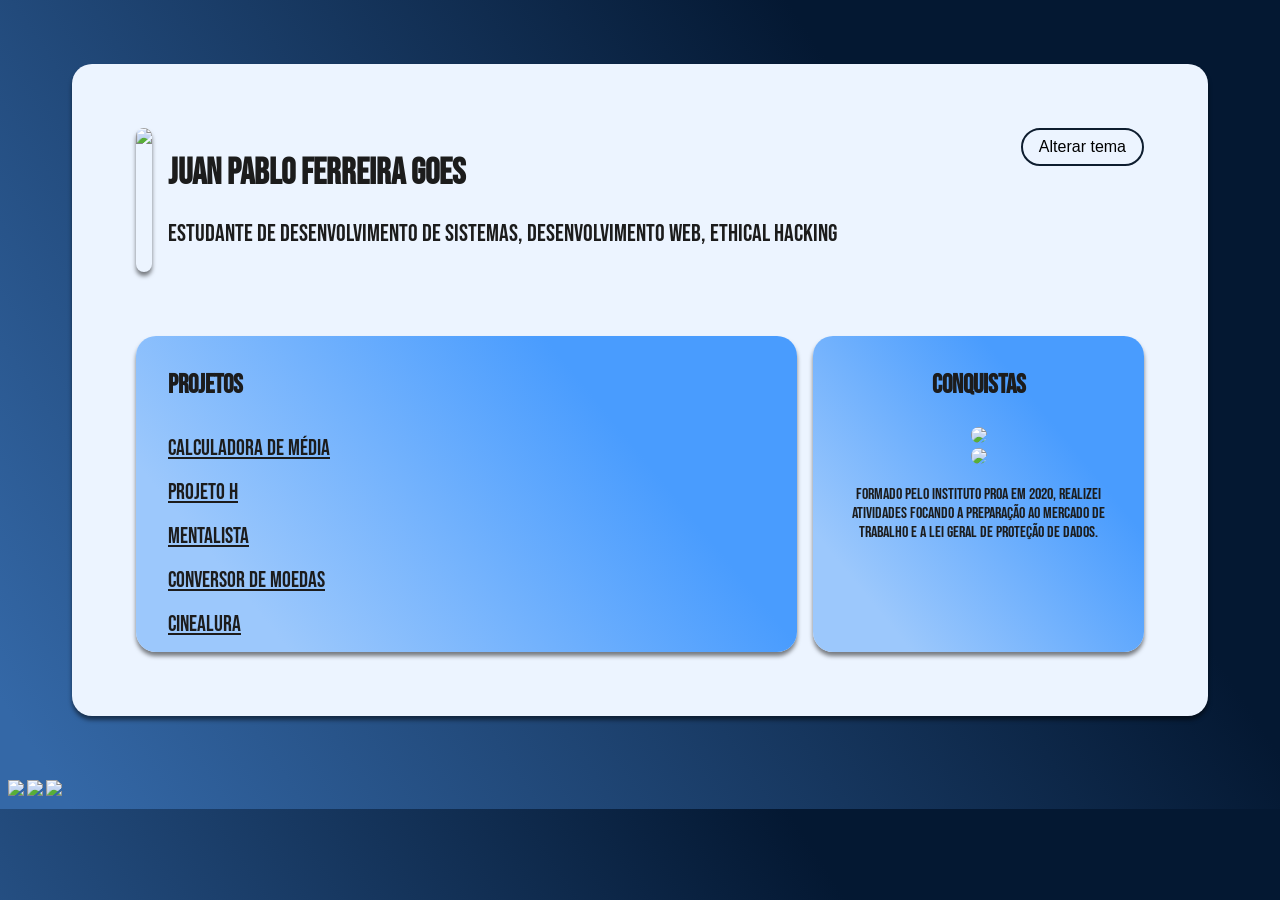
==== index.html @ 75bea59a "Add files via upload" ====
<!DOCTYPE html>
<html lang="en" >
<head>
  <meta charset="UTF-8">
  <title>CodePen - Business card Sr-Goes beta</title>
  <link rel="stylesheet" href="./style.css">

</head>
<body>
<!-- partial:index.partial.html -->
<div class="container">
  <header class="cabecalho">
    <div class="perfil">
      <img class="perfil-foto" src="https://avatars.githubusercontent.com/u/91440876?s=400&u=a1b094b1517a59856a62e92602b6bd16ae79cf4c&v=4" />
      <div class="titulo">
        <h1>Juan Pablo Ferreira Goes</h1>
        <h3>Estudante de Desenvolvimento de Sistemas, Desenvolvimento Web, Ethical Hacking</h3>

      </div>
    </div>
    <div class="tema">
      <button onClick="mudaModo()">Alterar tema</button>
    </div>
  </header>
  <main class="portfolio">
    <div class="projetos">
      <ul>Projetos</ul>
      <li class="projetos-item"><a href="https://codepen.io/Sr-Goes/full/gORdRee">Calculadora de média</a></li>
      <li class="projetos-item"><a href="https://codepen.io/Sr-Goes/full/YzENQPd">Projeto H</a></li>
      <li class="projetos-item"><a href="https://codepen.io/Sr-Goes/full/gORBMBo">Mentalista</a></li>
      <li class="projetos-item"><a href="https://codepen.io/Sr-Goes/full/zYzJEpM">Conversor de moedas</a></li>
      <li class="projetos-item"><a href="https://codepen.io/Sr-Goes/full/oNwaWja">CineAlura</a></li>
    </div>
    <div class="conquistas">
      <ul>Conquistas</ul>
      <li><img src="https://www2.proa.org.br/static/proa-color.png"></li>
      <li><img src="https://scontent.frao1-2.fna.fbcdn.net/v/t1.6435-9/97035439_2953079494786331_6336757201914298368_n.jpg?_nc_cat=103&ccb=1-5&_nc_sid=0debeb&_nc_eui2=AeESvcLl0LbaKlo-G25SJE8cXxquodR3BxpfGq6h1HcHGnAqI9cbPktIlRm1XpMzAd-Yqpj-tBoJg-Gu1JRPQNFf&_nc_ohc=gMQ8nv-DQVwAX_9jtjO&_nc_ht=scontent.frao1-2.fna&oh=00_AT-8ECkc2npQLHaAeK9gb3YVc3ssrjAt3PRt1Gx34MYm-A&oe=621DCD3A"></li>
      <p align="center">Formado pelo instituto Proa em 2020, realizei atividades focando a preparação ao mercado de trabalho e a lei Geral de Proteção de Dados.</p>
      <li><img src="">
      </li>
      <li><img </div>
  </main>
</div>
</div>
<section class='box-redes'>
  <div class='redes-sociais'>
    <a target="_blank" class='github' href='https://github.com/Sr-Goes/'><img src="https://img.icons8.com/material-sharp/24/ffffff/github.png" /></a>
    <a target="_blank" class='linkedin' href='https://www.linkedin.com/in/juan-pablo-goes'><img src="https://img.icons8.com/android/24/ffffff/linkedin.png" /></a>
    <a target="_blank" class='instagram' href='https://www.instagram.com/sr.goes/'><img src="https://img.icons8.com/material/24/ffffff/instagram-new--v1.png" /></a>
<!-- partial -->
  <script  src="./script.js"></script>

</body>
</html>
---- style.css ----
@import url("https://fonts.googleapis.com/css2?family=Bebas+Neue&display=swap");

body {
  background: linear-gradient(236.85deg, #041832 27.26%, #3468a7 96.03%);
  font-family: "Bebas Neue", cursive;
}

.container {
  margin: 64px;
  background: #ecf4ff;
  color: #1c1c1c;
  border-radius: 20px;
  padding: 64px;
  box-shadow: 0px 4px 4px rgba(0, 0, 0, 0.5);
}

.cabecalho {
  display: flex;
  justify-content: space-between;
}

.perfil {
  display: flex;
}

.perfil-foto {
  max-width: 160px;
  border-radius: 460px;
  box-shadow: 0px 4px 4px rgba(0, 0, 0, 0.5);
}

.titulo {
  margin-left: 16px;
}

.titulo h1 {
  font-weight: 700;
  font-size: 36px;
}

.titulo h3 {
  font-weight: normal;
  font-size: 24px;
}

.projetos-item a {
  color: #1c1c1c;
}

.tema button {
  align-self: flex-end;
  font-size: 16px;
  padding: 8px 16px;
  background: #ecf4ff;
  box-sizing: border-box;
  border-radius: 100px;
  border: 2px solid #0e1d2f;
}

.portfolio {
  margin-top: 64px;
  display: grid;
  grid-template-columns: 2fr 1fr;
  gap: 16px;
}

.projetos {
  max-height: 300px;
  overflow-y: scroll;
  scrollbar-width: thin;
  display: flex;
  flex-direction: column;
  padding: 8px 32px;
  background: linear-gradient(230.65deg, #499cfe 27.49%, #9cc8fc 83.19%);
  border-radius: 20px;
  box-shadow: 0px 4px 4px rgba(0, 0, 0, 0.5);
}

.conquistas {
  height: 300px;
  overflow-y: scroll;
  scrollbar-width: thin;
  display: flex;
  flex-direction: column;
  align-items: center;
  padding: 8px 32px;
  background: linear-gradient(230.65deg, #499cfe 27.49%, #9cc8fc 83.19%);
  border-radius: 20px;
  box-shadow: 0px 4px 4px rgba(0, 0, 0, 0.5);
}

.projetos ul {
  list-style: none;
  padding-left: 0;
  font-weight: 700;
  font-size: 26px;
}

.projetos li {
  list-style-type: none;
  font-size: 22px;
  line-height: 2em;
}

.conquistas ul {
  list-style: none;
  padding-left: 0;
  font-weight: 700;
  font-size: 26px;
}

.conquistas li {
  list-style-type: none;
}

.conquistas img {
  max-height: 140px;
  border-radius: 10px;
}

.dark {
  background: linear-gradient(236.85deg, #375b86 27.26%, #6b87a9 96.03%);
}

.dark .container {
  background: #333439;
  color: #f6f6f6;
}

.dark .portfolio {
  color: #1c1c1c;
}

.dark .tema button {
  color: #ffffff;
  background: #1c1c1c;
  box-sizing: border-box;
  border-radius: 100px;
  border: 2px solid #f7f7f7;
}

::-webkit-scrollbar {
  width: 5px;
  height: 5px;
}

::-webkit-scrollbar-thumb {
  background: #1c1c1c;
  border: 1.8px solid #1c1c1c;
  border-radius: 100px;
}

::-webkit-scrollbar-thumb:hover {
  background: #ecf4ff;
}

::-webkit-scrollbar-track {
  background: #ecf4ff;
  border-radius: 100px;
  box-shadow: inset 0px 0px 0px 0px #f0f0f0;
  margin: 15px 0px;
}
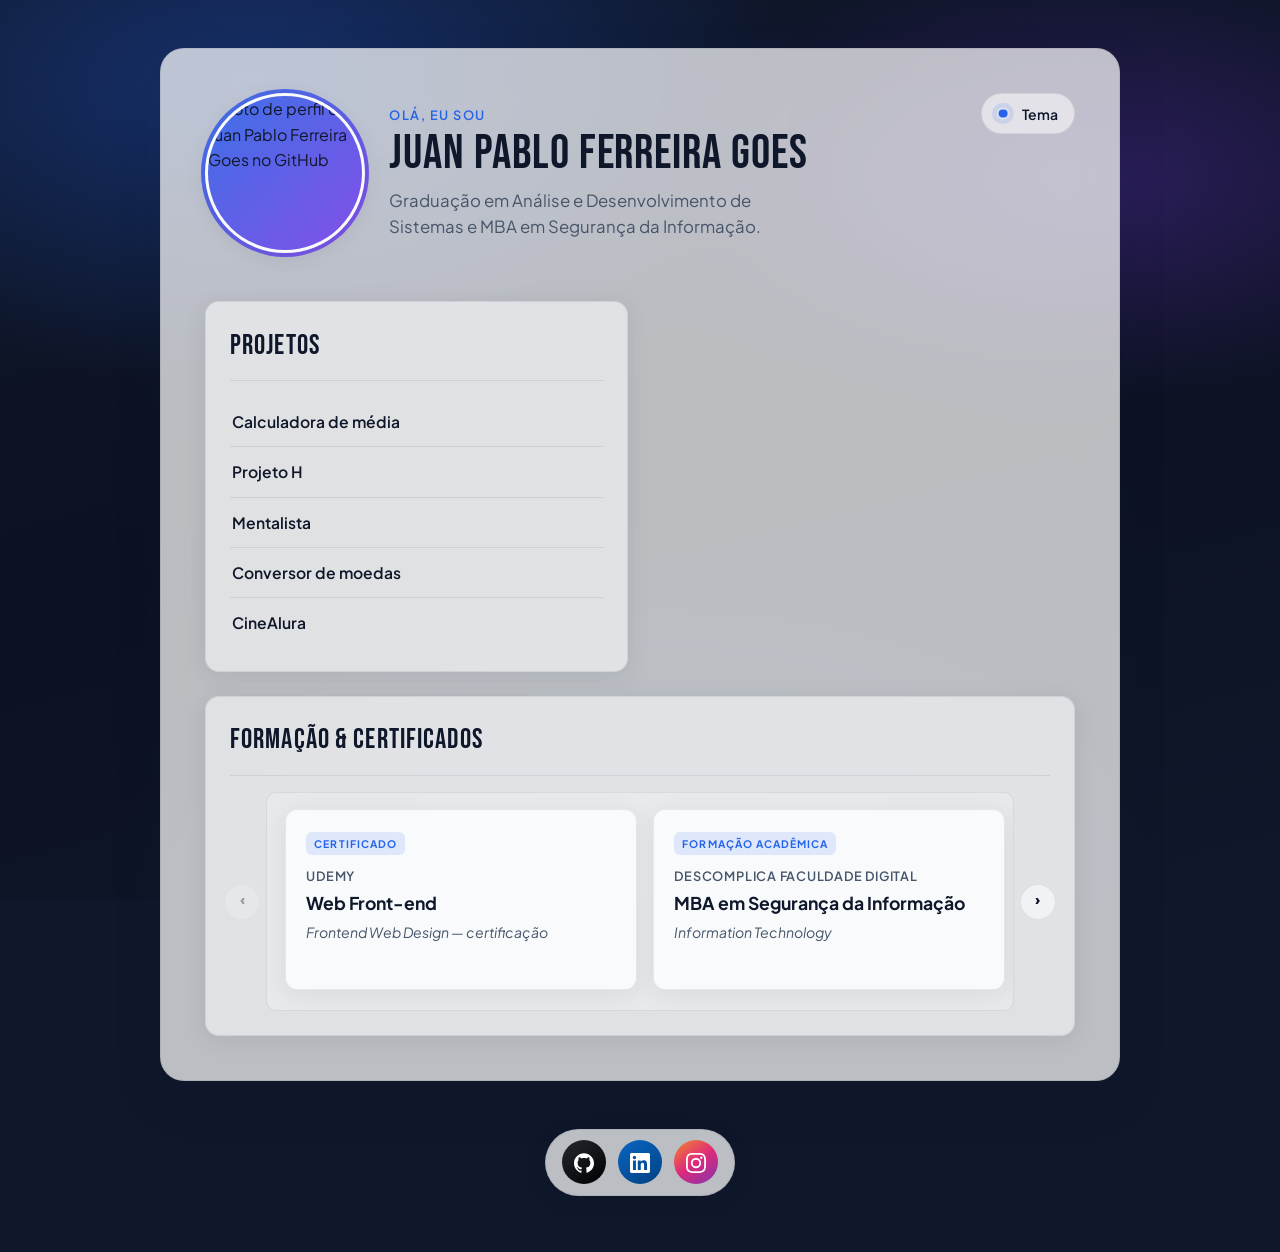
==== commit a7345afb: "Atualiza portfólio (card juan) e adiciona Projeto H em projeto-h/" ====
--- a/index.html
+++ b/index.html
@@ -1,54 +1,171 @@
 <!DOCTYPE html>
-<html lang="en" >
+<html lang="pt-BR">
 <head>
   <meta charset="UTF-8">
-  <title>CodePen - Business card Sr-Goes beta</title>
+  <meta name="viewport" content="width=device-width, initial-scale=1">
+  <meta name="description" content="Juan Pablo Ferreira Goes — portfólio, projetos, graduação e MBA em Segurança da Informação.">
+  <title>Juan Pablo Ferreira Goes</title>
+  <link rel="preconnect" href="https://fonts.googleapis.com">
+  <link rel="preconnect" href="https://fonts.gstatic.com" crossorigin>
+  <link href="https://fonts.googleapis.com/css2?family=Bebas+Neue&family=Plus+Jakarta+Sans:ital,wght@0,400;0,600;0,700;1,400&display=swap" rel="stylesheet">
   <link rel="stylesheet" href="./style.css">
-
 </head>
 <body>
-<!-- partial:index.partial.html -->
-<div class="container">
-  <header class="cabecalho">
-    <div class="perfil">
-      <img class="perfil-foto" src="https://avatars.githubusercontent.com/u/91440876?s=400&u=a1b094b1517a59856a62e92602b6bd16ae79cf4c&v=4" />
-      <div class="titulo">
-        <h1>Juan Pablo Ferreira Goes</h1>
-        <h3>Estudante de Desenvolvimento de Sistemas, Desenvolvimento Web, Ethical Hacking</h3>
+  <div class="ambient" aria-hidden="true"></div>
 
+  <div class="container">
+    <header class="cabecalho">
+      <div class="perfil">
+        <div class="perfil-foto-wrap">
+          <img
+            class="perfil-foto"
+            src="https://avatars.githubusercontent.com/u/91440876?v=4&s=320"
+            alt="Foto de perfil de Juan Pablo Ferreira Goes no GitHub"
+            width="160"
+            height="160"
+            decoding="async"
+          >
+        </div>
+        <div class="titulo">
+          <p class="eyebrow">Olá, eu sou</p>
+          <h1>Juan Pablo Ferreira Goes</h1>
+          <p class="subtitulo">
+            Graduação em Análise e Desenvolvimento de Sistemas e MBA em Segurança da Informação.
+          </p>
+        </div>
       </div>
+      <div class="tema">
+        <button type="button" class="tema-btn" id="temaBtn" aria-pressed="false" aria-label="Alternar tema claro e escuro">
+          <span class="tema-icon tema-icon--sol" aria-hidden="true"></span>
+          <span class="tema-label">Tema</span>
+        </button>
+      </div>
+    </header>
+
+    <main class="portfolio">
+      <section class="card projetos" aria-labelledby="titulo-projetos">
+        <div class="card-head card-head--solo">
+          <h2 id="titulo-projetos">Projetos</h2>
+        </div>
+        <ul class="projetos-lista">
+          <li class="projetos-item">
+            <a href="https://codepen.io/Sr-Goes/full/gORdRee" target="_blank" rel="noopener noreferrer">Calculadora de média</a>
+          </li>
+          <li class="projetos-item">
+            <a href="./projeto-h/index.html">Projeto H</a>
+          </li>
+          <li class="projetos-item">
+            <a href="https://codepen.io/Sr-Goes/full/gORBMBo" target="_blank" rel="noopener noreferrer">Mentalista</a>
+          </li>
+          <li class="projetos-item">
+            <a href="https://codepen.io/Sr-Goes/full/zYzJEpM" target="_blank" rel="noopener noreferrer">Conversor de moedas</a>
+          </li>
+          <li class="projetos-item">
+            <a href="https://codepen.io/Sr-Goes/full/oNwaWja" target="_blank" rel="noopener noreferrer">CineAlura</a>
+          </li>
+        </ul>
+      </section>
+
+      <section class="card conquistas" aria-labelledby="titulo-formacao">
+        <div class="card-head card-head--solo">
+          <h2 id="titulo-formacao">Formação &amp; Certificados</h2>
+        </div>
+        <div class="conquistas-slider">
+          <button
+            type="button"
+            class="slider-btn slider-btn--prev"
+            id="conquistasPrev"
+            aria-controls="conquistasTrack"
+            aria-label="Item anterior"
+          >
+            <span aria-hidden="true">‹</span>
+          </button>
+          <div class="conquistas-viewport">
+            <div
+              class="conquistas-track"
+              id="conquistasTrack"
+              tabindex="0"
+              role="region"
+              aria-roledescription="carrossel"
+              aria-label="Lista de formações e certificados"
+            >
+              <article class="conquista-slide">
+                <span class="conquista-tipo">Certificado</span>
+                <p class="conquista-inst">Udemy</p>
+                <h3 class="conquista-titulo">Web Front-end</h3>
+                <p class="conquista-sub">Frontend Web Design — certificação</p>
+              </article>
+              <article class="conquista-slide">
+                <span class="conquista-tipo">Formação acadêmica</span>
+                <p class="conquista-inst">Descomplica Faculdade Digital</p>
+                <h3 class="conquista-titulo">MBA em Segurança da Informação</h3>
+                <p class="conquista-sub">Information Technology</p>
+              </article>
+              <article class="conquista-slide">
+                <span class="conquista-tipo">Formação acadêmica</span>
+                <p class="conquista-inst">Descomplica Faculdade Digital</p>
+                <h3 class="conquista-titulo">Análise e Desenvolvimento de Sistemas</h3>
+                <p class="conquista-sub">Computer Systems Analysis</p>
+              </article>
+              <article class="conquista-slide">
+                <span class="conquista-tipo">Certificado</span>
+                <p class="conquista-inst">Booming</p>
+                <h3 class="conquista-titulo">Idioma Inglês Lv. A2</h3>
+                <p class="conquista-sub">Inglês — estudo de idiomas</p>
+              </article>
+              <article class="conquista-slide">
+                <span class="conquista-tipo">Certificado</span>
+                <p class="conquista-inst">Udemy</p>
+                <h3 class="conquista-titulo">Desenvolvimento Web</h3>
+                <p class="conquista-sub">Desenvolvimento Web — certificação</p>
+              </article>
+              <article class="conquista-slide">
+                <span class="conquista-tipo">Certificado</span>
+                <p class="conquista-inst">Udemy</p>
+                <h3 class="conquista-titulo">Ethical Hacking</h3>
+                <p class="conquista-sub">Hacking ético</p>
+              </article>
+              <article class="conquista-slide">
+                <span class="conquista-tipo">Formação</span>
+                <p class="conquista-inst">Instituto Proa</p>
+                <h3 class="conquista-titulo">Programa de capacitação profissional</h3>
+              </article>
+            </div>
+          </div>
+          <button
+            type="button"
+            class="slider-btn slider-btn--next"
+            id="conquistasNext"
+            aria-controls="conquistasTrack"
+            aria-label="Próximo item"
+          >
+            <span aria-hidden="true">›</span>
+          </button>
+        </div>
+      </section>
+    </main>
+  </div>
+
+  <footer class="box-redes" aria-label="Redes sociais">
+    <div class="redes-sociais">
+      <a class="rede github" href="https://github.com/Sr-Goes/" target="_blank" rel="noopener noreferrer" aria-label="GitHub">
+        <svg class="rede-ico" viewBox="0 0 24 24" aria-hidden="true" focusable="false">
+          <path fill="currentColor" d="M12 .297c-6.63 0-12 5.373-12 12 0 5.303 3.438 9.8 8.205 11.385.6.113.82-.258.82-.577 0-.285-.01-1.04-.015-2.04-3.338.724-4.042-1.61-4.042-1.61C4.422 18.07 3.633 17.7 3.633 17.7c-1.087-.744.084-.729.084-.729 1.205.084 1.838 1.236 1.838 1.236 1.07 1.835 2.809 1.305 3.495.998.108-.776.417-1.305.76-1.605-2.665-.3-5.466-1.332-5.466-5.93 0-1.31.465-2.38 1.235-3.22-.135-.303-.54-1.523.105-3.176 0 0 1.005-.322 3.3 1.23.96-.267 1.98-.399 3-.405 1.02.006 2.04.138 3 .405 2.28-1.552 3.285-1.23 3.285-1.23.645 1.653.24 2.873.12 3.176.765.84 1.23 1.91 1.23 3.22 0 4.61-2.805 5.625-5.475 5.92.42.36.81 1.096.81 2.22 0 1.606-.015 2.896-.015 3.286 0 .315.21.69.825.57C20.565 22.092 24 17.592 24 12.297c0-6.627-5.373-12-12-12"/>
+        </svg>
+      </a>
+      <a class="rede linkedin" href="https://www.linkedin.com/in/juan-pablo-goes" target="_blank" rel="noopener noreferrer" aria-label="LinkedIn">
+        <svg class="rede-ico" viewBox="0 0 24 24" aria-hidden="true" focusable="false">
+          <path fill="currentColor" d="M20.447 20.452h-3.554v-5.569c0-1.328-.027-3.037-1.852-3.037-1.853 0-2.136 1.445-2.136 2.939v5.667H9.351V9h3.414v1.561h.046c.477-.9 1.637-1.85 3.37-1.85 3.601 0 4.267 2.37 4.267 5.455v6.286zM5.337 7.433c-1.144 0-2.063-.926-2.063-2.065 0-1.138.92-2.063 2.063-2.063 1.14 0 2.064.925 2.064 2.063 0 1.139-.925 2.065-2.064 2.065zm1.782 13.019H3.555V9h3.564v11.452zM22.225 0H1.771C.792 0 0 .774 0 1.729v20.542C0 23.227.792 24 1.771 24h20.451C23.2 24 24 23.227 24 22.271V1.729C24 .774 23.2 0 22.222 0h.003z"/>
+        </svg>
+      </a>
+      <a class="rede instagram" href="https://www.instagram.com/sr.goes/" target="_blank" rel="noopener noreferrer" aria-label="Instagram">
+        <svg class="rede-ico" viewBox="0 0 24 24" aria-hidden="true" focusable="false">
+          <path fill="currentColor" d="M12 2.163c3.204 0 3.584.012 4.85.07 3.252.148 4.771 1.691 4.919 4.919.058 1.265.069 1.645.069 4.849 0 3.205-.012 3.584-.069 4.849-.149 3.225-1.664 4.771-4.919 4.919-1.266.058-1.644.07-4.85.07-3.204 0-3.584-.012-4.849-.07-3.26-.149-4.771-1.699-4.919-4.92-.058-1.265-.07-1.644-.07-4.849 0-3.204.013-3.583.07-4.849.149-3.227 1.664-4.771 4.919-4.919 1.266-.057 1.645-.069 4.849-.069zM12 0C8.741 0 8.333.014 7.053.072 2.695.272.273 2.69.073 7.052.014 8.333 0 8.741 0 12c0 3.259.014 3.668.072 4.948.2 4.358 2.618 6.78 6.98 6.98C8.333 23.986 8.741 24 12 24c3.259 0 3.668-.014 4.948-.072 4.354-.2 6.382-2.618 6.98-6.98C23.986 15.668 24 15.259 24 12c0-3.259-.014-3.667-.072-4.947-.196-4.354-2.617-6.78-6.98-6.98C15.668.014 15.259 0 12 0zm0 5.838a6.162 6.162 0 100 12.324 6.162 6.162 0 000-12.324zM12 16a4 4 0 110-8 4 4 0 010 8zm6.406-11.845a1.44 1.44 0 100 2.881 1.44 1.44 0 000-2.881z"/>
+        </svg>
+      </a>
     </div>
-    <div class="tema">
-      <button onClick="mudaModo()">Alterar tema</button>
-    </div>
-  </header>
-  <main class="portfolio">
-    <div class="projetos">
-      <ul>Projetos</ul>
-      <li class="projetos-item"><a href="https://codepen.io/Sr-Goes/full/gORdRee">Calculadora de média</a></li>
-      <li class="projetos-item"><a href="https://codepen.io/Sr-Goes/full/YzENQPd">Projeto H</a></li>
-      <li class="projetos-item"><a href="https://codepen.io/Sr-Goes/full/gORBMBo">Mentalista</a></li>
-      <li class="projetos-item"><a href="https://codepen.io/Sr-Goes/full/zYzJEpM">Conversor de moedas</a></li>
-      <li class="projetos-item"><a href="https://codepen.io/Sr-Goes/full/oNwaWja">CineAlura</a></li>
-    </div>
-    <div class="conquistas">
-      <ul>Conquistas</ul>
-      <li><img src="https://www2.proa.org.br/static/proa-color.png"></li>
-      <li><img src="https://scontent.frao1-2.fna.fbcdn.net/v/t1.6435-9/97035439_2953079494786331_6336757201914298368_n.jpg?_nc_cat=103&ccb=1-5&_nc_sid=0debeb&_nc_eui2=AeESvcLl0LbaKlo-G25SJE8cXxquodR3BxpfGq6h1HcHGnAqI9cbPktIlRm1XpMzAd-Yqpj-tBoJg-Gu1JRPQNFf&_nc_ohc=gMQ8nv-DQVwAX_9jtjO&_nc_ht=scontent.frao1-2.fna&oh=00_AT-8ECkc2npQLHaAeK9gb3YVc3ssrjAt3PRt1Gx34MYm-A&oe=621DCD3A"></li>
-      <p align="center">Formado pelo instituto Proa em 2020, realizei atividades focando a preparação ao mercado de trabalho e a lei Geral de Proteção de Dados.</p>
-      <li><img src="">
-      </li>
-      <li><img </div>
-  </main>
-</div>
-</div>
-<section class='box-redes'>
-  <div class='redes-sociais'>
-    <a target="_blank" class='github' href='https://github.com/Sr-Goes/'><img src="https://img.icons8.com/material-sharp/24/ffffff/github.png" /></a>
-    <a target="_blank" class='linkedin' href='https://www.linkedin.com/in/juan-pablo-goes'><img src="https://img.icons8.com/android/24/ffffff/linkedin.png" /></a>
-    <a target="_blank" class='instagram' href='https://www.instagram.com/sr.goes/'><img src="https://img.icons8.com/material/24/ffffff/instagram-new--v1.png" /></a>
-<!-- partial -->
-  <script  src="./script.js"></script>
+  </footer>
 
+  <script src="./script.js"></script>
 </body>
 </html>
--- a/style.css
+++ b/style.css
@@ -1,162 +1,606 @@
-@import url("https://fonts.googleapis.com/css2?family=Bebas+Neue&display=swap");
+:root {
+  --font-display: "Bebas Neue", system-ui, sans-serif;
+  --font-body: "Plus Jakarta Sans", system-ui, sans-serif;
+  --ease-out: cubic-bezier(0.22, 1, 0.36, 1);
+  --radius-lg: 24px;
+  --radius-md: 14px;
+  --shadow-soft: 0 18px 50px rgba(15, 23, 42, 0.12);
+  --shadow-card: 0 4px 24px rgba(15, 23, 42, 0.08);
+  --page-pad: clamp(1rem, 4vw, 3rem);
+
+  --bg-ambient-1: #0f172a;
+  --bg-ambient-2: #1d4ed8;
+  --bg-ambient-3: #7c3aed;
+  --surface: rgba(255, 255, 255, 0.72);
+  --surface-solid: #f8fafc;
+  --text: #0f172a;
+  --text-muted: #475569;
+  --border: rgba(15, 23, 42, 0.08);
+  --accent: #2563eb;
+  --accent-soft: rgba(37, 99, 235, 0.12);
+  --card-inner: rgba(255, 255, 255, 0.55);
+  --link-hover: #1d4ed8;
+}
+
+body.dark {
+  --bg-ambient-1: #020617;
+  --bg-ambient-2: #312e81;
+  --bg-ambient-3: #4c1d95;
+  --surface: rgba(15, 23, 42, 0.75);
+  --surface-solid: #0f172a;
+  --text: #f1f5f9;
+  --text-muted: #94a3b8;
+  --border: rgba(248, 250, 252, 0.1);
+  --accent: #60a5fa;
+  --accent-soft: rgba(96, 165, 250, 0.15);
+  --card-inner: rgba(30, 41, 59, 0.6);
+  --link-hover: #93c5fd;
+  --shadow-soft: 0 18px 50px rgba(0, 0, 0, 0.45);
+  --shadow-card: 0 4px 24px rgba(0, 0, 0, 0.35);
+}
+
+*,
+*::before,
+*::after {
+  box-sizing: border-box;
+}
+
+html {
+  scroll-behavior: smooth;
+}
+
+@media (prefers-reduced-motion: reduce) {
+  html {
+    scroll-behavior: auto;
+  }
+
+  *,
+  *::before,
+  *::after {
+    animation-duration: 0.01ms !important;
+    animation-iteration-count: 1 !important;
+    transition-duration: 0.01ms !important;
+  }
+}
 
 body {
-  background: linear-gradient(236.85deg, #041832 27.26%, #3468a7 96.03%);
-  font-family: "Bebas Neue", cursive;
+  margin: 0;
+  min-height: 100vh;
+  font-family: var(--font-body);
+  font-size: 1rem;
+  line-height: 1.6;
+  color: var(--text);
+  background: var(--bg-ambient-1);
+  position: relative;
+  overflow-x: hidden;
+}
+
+.ambient {
+  position: fixed;
+  inset: 0;
+  z-index: 0;
+  pointer-events: none;
+  background:
+    radial-gradient(ellipse 80% 60% at 20% 10%, rgba(37, 99, 235, 0.35), transparent 55%),
+    radial-gradient(ellipse 70% 50% at 85% 20%, rgba(124, 58, 237, 0.28), transparent 50%),
+    radial-gradient(ellipse 90% 80% at 50% 100%, rgba(14, 165, 233, 0.15), transparent 45%),
+    linear-gradient(165deg, var(--bg-ambient-1) 0%, #0c1222 50%, var(--bg-ambient-1) 100%);
+  animation: ambient-shift 18s var(--ease-out) infinite alternate;
+}
+
+@keyframes ambient-shift {
+  from {
+    filter: hue-rotate(0deg) saturate(1);
+    transform: scale(1);
+  }
+  to {
+    filter: hue-rotate(12deg) saturate(1.08);
+    transform: scale(1.03);
+  }
 }
 
 .container {
-  margin: 64px;
-  background: #ecf4ff;
-  color: #1c1c1c;
-  border-radius: 20px;
-  padding: 64px;
-  box-shadow: 0px 4px 4px rgba(0, 0, 0, 0.5);
+  position: relative;
+  z-index: 1;
+  margin: var(--page-pad) auto;
+  max-width: 960px;
+  padding: clamp(1.5rem, 4vw, 2.75rem);
+  background: var(--surface);
+  backdrop-filter: blur(20px);
+  -webkit-backdrop-filter: blur(20px);
+  border: 1px solid var(--border);
+  border-radius: var(--radius-lg);
+  box-shadow: var(--shadow-soft);
+  animation: rise-in 0.85s var(--ease-out) both;
+}
+
+@keyframes rise-in {
+  from {
+    opacity: 0;
+    transform: translateY(20px);
+  }
+  to {
+    opacity: 1;
+    transform: translateY(0);
+  }
 }
 
 .cabecalho {
   display: flex;
+  flex-wrap: wrap;
+  align-items: flex-start;
   justify-content: space-between;
+  gap: 1.5rem;
 }
 
 .perfil {
   display: flex;
+  flex-wrap: wrap;
+  align-items: center;
+  gap: clamp(1rem, 3vw, 1.5rem);
+}
+
+.perfil-foto-wrap {
+  position: relative;
+  flex-shrink: 0;
+}
+
+.perfil-foto-wrap::after {
+  content: "";
+  position: absolute;
+  inset: -4px;
+  border-radius: 50%;
+  background: linear-gradient(135deg, var(--accent), var(--bg-ambient-3));
+  z-index: -1;
+  opacity: 0.85;
+  animation: ring-pulse 4s var(--ease-out) infinite;
+}
+
+@keyframes ring-pulse {
+  0%,
+  100% {
+    transform: scale(1);
+    opacity: 0.75;
+  }
+  50% {
+    transform: scale(1.04);
+    opacity: 1;
+  }
 }
 
 .perfil-foto {
-  max-width: 160px;
-  border-radius: 460px;
-  box-shadow: 0px 4px 4px rgba(0, 0, 0, 0.5);
+  display: block;
+  width: clamp(120px, 28vw, 160px);
+  height: auto;
+  aspect-ratio: 1;
+  object-fit: cover;
+  border-radius: 50%;
+  border: 3px solid var(--surface-solid);
+  box-shadow: var(--shadow-card);
 }
 
 .titulo {
-  margin-left: 16px;
+  max-width: 36ch;
+}
+
+.eyebrow {
+  margin: 0 0 0.25rem;
+  font-size: 0.8rem;
+  font-weight: 600;
+  letter-spacing: 0.12em;
+  text-transform: uppercase;
+  color: var(--accent);
 }
 
 .titulo h1 {
+  margin: 0 0 0.5rem;
+  font-family: var(--font-display);
+  font-weight: 400;
+  font-size: clamp(2.25rem, 6vw, 3rem);
+  line-height: 1.05;
+  letter-spacing: 0.02em;
+}
+
+.subtitulo {
+  margin: 0;
+  font-size: clamp(0.95rem, 2.2vw, 1.05rem);
+  color: var(--text-muted);
+}
+
+.tema {
+  align-self: flex-start;
+}
+
+.tema-btn {
+  display: inline-flex;
+  align-items: center;
+  gap: 0.5rem;
+  padding: 0.55rem 1rem 0.55rem 0.65rem;
+  font-family: var(--font-body);
+  font-size: 0.875rem;
+  font-weight: 600;
+  color: var(--text);
+  background: var(--card-inner);
+  border: 1px solid var(--border);
+  border-radius: 999px;
+  cursor: pointer;
+  transition: transform 0.2s var(--ease-out), box-shadow 0.2s var(--ease-out), background 0.2s;
+}
+
+.tema-btn:hover {
+  transform: translateY(-2px);
+  box-shadow: var(--shadow-card);
+}
+
+.tema-btn:focus-visible {
+  outline: 2px solid var(--accent);
+  outline-offset: 3px;
+}
+
+.tema-icon {
+  width: 1.35rem;
+  height: 1.35rem;
+  border-radius: 50%;
+  background: var(--accent-soft);
+  position: relative;
+}
+
+.tema-icon--sol::before {
+  content: "";
+  position: absolute;
+  top: 50%;
+  left: 50%;
+  width: 0.55rem;
+  height: 0.55rem;
+  border-radius: 50%;
+  background: var(--accent);
+  transform: translate(-50%, -50%);
+  box-shadow: 0 0 0 2px rgba(255, 255, 255, 0.35);
+}
+
+body.dark .tema-icon--sol::before {
+  width: 0.45rem;
+  height: 0.45rem;
+  left: 35%;
+  box-shadow: 0.35rem 0 0 -0.05rem var(--accent);
+  background: transparent;
+  border-radius: 50%;
+  border: 2px solid var(--accent);
+}
+
+.portfolio {
+  margin-top: clamp(2rem, 5vw, 3rem);
+  display: grid;
+  grid-template-columns: repeat(auto-fit, minmax(280px, 1fr));
+  gap: clamp(1rem, 3vw, 1.5rem);
+}
+
+.card {
+  padding: 1.35rem 1.5rem 1.5rem;
+  border-radius: var(--radius-md);
+  background: var(--card-inner);
+  border: 1px solid var(--border);
+  box-shadow: var(--shadow-card);
+  animation: rise-in 0.85s var(--ease-out) both;
+}
+
+.card:nth-child(2) {
+  animation-delay: 0.08s;
+}
+
+.card-head {
+  display: flex;
+  align-items: baseline;
+  justify-content: space-between;
+  gap: 0.75rem;
+  margin-bottom: 1rem;
+  padding-bottom: 0.75rem;
+  border-bottom: 1px solid var(--border);
+}
+
+.card h2 {
+  margin: 0;
+  font-family: var(--font-display);
+  font-weight: 400;
+  font-size: 1.75rem;
+  letter-spacing: 0.04em;
+}
+
+.card-badge {
+  font-size: 0.7rem;
   font-weight: 700;
-  font-size: 36px;
-}
-
-.titulo h3 {
-  font-weight: normal;
-  font-size: 24px;
+  text-transform: uppercase;
+  letter-spacing: 0.08em;
+  padding: 0.25rem 0.55rem;
+  border-radius: 999px;
+  background: var(--accent-soft);
+  color: var(--accent);
+}
+
+.projetos-lista {
+  margin: 0;
+  padding: 0;
+  list-style: none;
+  max-height: min(320px, 50vh);
+  overflow-y: auto;
+  scrollbar-width: thin;
+  scrollbar-color: var(--accent) transparent;
+}
+
+.projetos-item {
+  margin: 0;
+  border-bottom: 1px solid var(--border);
+}
+
+.projetos-item:last-child {
+  border-bottom: none;
 }
 
 .projetos-item a {
-  color: #1c1c1c;
-}
-
-.tema button {
-  align-self: flex-end;
-  font-size: 16px;
-  padding: 8px 16px;
-  background: #ecf4ff;
-  box-sizing: border-box;
-  border-radius: 100px;
-  border: 2px solid #0e1d2f;
-}
-
-.portfolio {
-  margin-top: 64px;
+  display: block;
+  padding: 0.75rem 0.15rem;
+  color: var(--text);
+  text-decoration: none;
+  font-weight: 600;
+  font-size: 0.98rem;
+  transition: color 0.2s, transform 0.2s var(--ease-out), padding-left 0.2s var(--ease-out);
+  border-radius: 8px;
+}
+
+.projetos-item a:hover {
+  color: var(--link-hover);
+  padding-left: 0.35rem;
+}
+
+.projetos-item a:focus-visible {
+  outline: 2px solid var(--accent);
+  outline-offset: 2px;
+}
+
+.projetos-item a::after {
+  content: "→";
+  display: inline-block;
+  margin-left: 0.35rem;
+  opacity: 0;
+  transform: translateX(-4px);
+  transition: opacity 0.2s, transform 0.2s var(--ease-out);
+}
+
+.projetos-item a:hover::after {
+  opacity: 1;
+  transform: translateX(0);
+}
+
+.conquistas.card {
+  grid-column: 1 / -1;
+}
+
+.card-head--solo {
+  justify-content: flex-start;
+}
+
+.conquistas-slider {
   display: grid;
-  grid-template-columns: 2fr 1fr;
-  gap: 16px;
-}
-
-.projetos {
-  max-height: 300px;
-  overflow-y: scroll;
+  grid-template-columns: auto 1fr auto;
+  align-items: stretch;
+  gap: 0.35rem;
+  margin: 0 -0.35rem;
+}
+
+.conquistas-viewport {
+  min-width: 0;
+  border-radius: calc(var(--radius-md) - 4px);
+  border: 1px solid var(--border);
+  background: rgba(255, 255, 255, 0.25);
+}
+
+body.dark .conquistas-viewport {
+  background: rgba(15, 23, 42, 0.35);
+}
+
+.conquistas-track {
+  display: flex;
+  gap: 1rem;
+  padding: 1rem 1.15rem 1.25rem;
+  overflow-x: auto;
+  overflow-y: hidden;
+  scroll-snap-type: x mandatory;
+  scroll-padding-inline: 1.15rem;
   scrollbar-width: thin;
-  display: flex;
-  flex-direction: column;
-  padding: 8px 32px;
-  background: linear-gradient(230.65deg, #499cfe 27.49%, #9cc8fc 83.19%);
-  border-radius: 20px;
-  box-shadow: 0px 4px 4px rgba(0, 0, 0, 0.5);
-}
-
-.conquistas {
-  height: 300px;
-  overflow-y: scroll;
-  scrollbar-width: thin;
-  display: flex;
-  flex-direction: column;
+  scrollbar-color: var(--accent) transparent;
+  -webkit-overflow-scrolling: touch;
+}
+
+.conquistas-track:focus-visible {
+  outline: 2px solid var(--accent);
+  outline-offset: 2px;
+}
+
+.conquista-slide {
+  flex: 0 0 min(calc(100% - 2.5rem), 22rem);
+  scroll-snap-align: center;
+  padding: 1.15rem 1.25rem 1.35rem;
+  border-radius: 12px;
+  background: var(--surface-solid);
+  border: 1px solid var(--border);
+  box-shadow: var(--shadow-card);
+  text-align: left;
+}
+
+body.dark .conquista-slide {
+  background: rgba(15, 23, 42, 0.85);
+}
+
+.conquista-tipo {
+  display: inline-block;
+  margin-bottom: 0.65rem;
+  font-size: 0.65rem;
+  font-weight: 700;
+  letter-spacing: 0.1em;
+  text-transform: uppercase;
+  padding: 0.2rem 0.5rem;
+  border-radius: 6px;
+  background: var(--accent-soft);
+  color: var(--accent);
+}
+
+.conquista-inst {
+  margin: 0 0 0.35rem;
+  font-size: 0.8rem;
+  font-weight: 600;
+  color: var(--text-muted);
+  text-transform: uppercase;
+  letter-spacing: 0.06em;
+}
+
+.conquista-titulo {
+  margin: 0 0 0.35rem;
+  font-family: var(--font-body);
+  font-size: 1.1rem;
+  font-weight: 700;
+  line-height: 1.35;
+  color: var(--text);
+}
+
+.conquista-titulo:last-child {
+  margin-bottom: 0;
+}
+
+.conquista-sub {
+  margin: 0;
+  font-size: 0.88rem;
+  color: var(--text-muted);
+  font-style: italic;
+}
+
+.slider-btn {
+  align-self: center;
+  display: flex;
   align-items: center;
-  padding: 8px 32px;
-  background: linear-gradient(230.65deg, #499cfe 27.49%, #9cc8fc 83.19%);
-  border-radius: 20px;
-  box-shadow: 0px 4px 4px rgba(0, 0, 0, 0.5);
-}
-
-.projetos ul {
-  list-style: none;
-  padding-left: 0;
-  font-weight: 700;
-  font-size: 26px;
-}
-
-.projetos li {
-  list-style-type: none;
-  font-size: 22px;
-  line-height: 2em;
-}
-
-.conquistas ul {
-  list-style: none;
-  padding-left: 0;
-  font-weight: 700;
-  font-size: 26px;
-}
-
-.conquistas li {
-  list-style-type: none;
-}
-
-.conquistas img {
-  max-height: 140px;
-  border-radius: 10px;
-}
-
-.dark {
-  background: linear-gradient(236.85deg, #375b86 27.26%, #6b87a9 96.03%);
-}
-
-.dark .container {
-  background: #333439;
-  color: #f6f6f6;
-}
-
-.dark .portfolio {
-  color: #1c1c1c;
-}
-
-.dark .tema button {
-  color: #ffffff;
-  background: #1c1c1c;
-  box-sizing: border-box;
-  border-radius: 100px;
-  border: 2px solid #f7f7f7;
+  justify-content: center;
+  width: 2.25rem;
+  height: 2.25rem;
+  padding: 0;
+  font-family: var(--font-display);
+  font-size: 1.75rem;
+  line-height: 1;
+  color: var(--text);
+  background: var(--card-inner);
+  border: 1px solid var(--border);
+  border-radius: 50%;
+  cursor: pointer;
+  transition: background 0.2s, transform 0.2s var(--ease-out), opacity 0.2s;
+}
+
+.slider-btn:hover:not(:disabled) {
+  transform: scale(1.06);
+  background: var(--accent-soft);
+}
+
+.slider-btn:focus-visible {
+  outline: 2px solid var(--accent);
+  outline-offset: 2px;
+}
+
+.slider-btn:disabled {
+  opacity: 0.35;
+  cursor: not-allowed;
+}
+
+@media (max-width: 520px) {
+  .conquistas-slider {
+    grid-template-columns: 1fr;
+    gap: 0.5rem;
+  }
+
+  .slider-btn {
+    width: 100%;
+    height: 2.5rem;
+    border-radius: 10px;
+    font-size: 1.5rem;
+  }
+
+  .slider-btn--prev {
+    order: 2;
+  }
+
+  .conquistas-viewport {
+    order: 1;
+  }
+
+  .slider-btn--next {
+    order: 3;
+  }
+}
+
+.box-redes {
+  position: relative;
+  z-index: 1;
+  display: flex;
+  justify-content: center;
+  padding: 0 var(--page-pad) calc(var(--page-pad) + 0.5rem);
+}
+
+.redes-sociais {
+  display: flex;
+  gap: 0.75rem;
+  padding: 0.65rem 1rem;
+  border-radius: 999px;
+  background: var(--surface);
+  backdrop-filter: blur(16px);
+  -webkit-backdrop-filter: blur(16px);
+  border: 1px solid var(--border);
+  box-shadow: var(--shadow-card);
+  animation: rise-in 0.9s var(--ease-out) 0.12s both;
+}
+
+.rede {
+  display: flex;
+  align-items: center;
+  justify-content: center;
+  width: 2.75rem;
+  height: 2.75rem;
+  border-radius: 50%;
+  color: #fff;
+  text-decoration: none;
+  transition: transform 0.2s var(--ease-out), box-shadow 0.2s;
+}
+
+.rede:hover {
+  transform: translateY(-3px) scale(1.05);
+}
+
+.rede:focus-visible {
+  outline: 2px solid var(--accent);
+  outline-offset: 3px;
+}
+
+.rede-ico {
+  width: 1.25rem;
+  height: 1.25rem;
+}
+
+.github {
+  background: linear-gradient(145deg, #24292f, #000);
+}
+
+.linkedin {
+  background: linear-gradient(145deg, #0a66c2, #004182);
+}
+
+.instagram {
+  background: linear-gradient(145deg, #f58529, #dd2a7b, #8134af);
 }
 
 ::-webkit-scrollbar {
-  width: 5px;
-  height: 5px;
+  width: 6px;
 }
 
 ::-webkit-scrollbar-thumb {
-  background: #1c1c1c;
-  border: 1.8px solid #1c1c1c;
-  border-radius: 100px;
-}
-
-::-webkit-scrollbar-thumb:hover {
-  background: #ecf4ff;
+  background: var(--accent);
+  border-radius: 999px;
 }
 
 ::-webkit-scrollbar-track {
-  background: #ecf4ff;
-  border-radius: 100px;
-  box-shadow: inset 0px 0px 0px 0px #f0f0f0;
-  margin: 15px 0px;
-}+  background: transparent;
+}
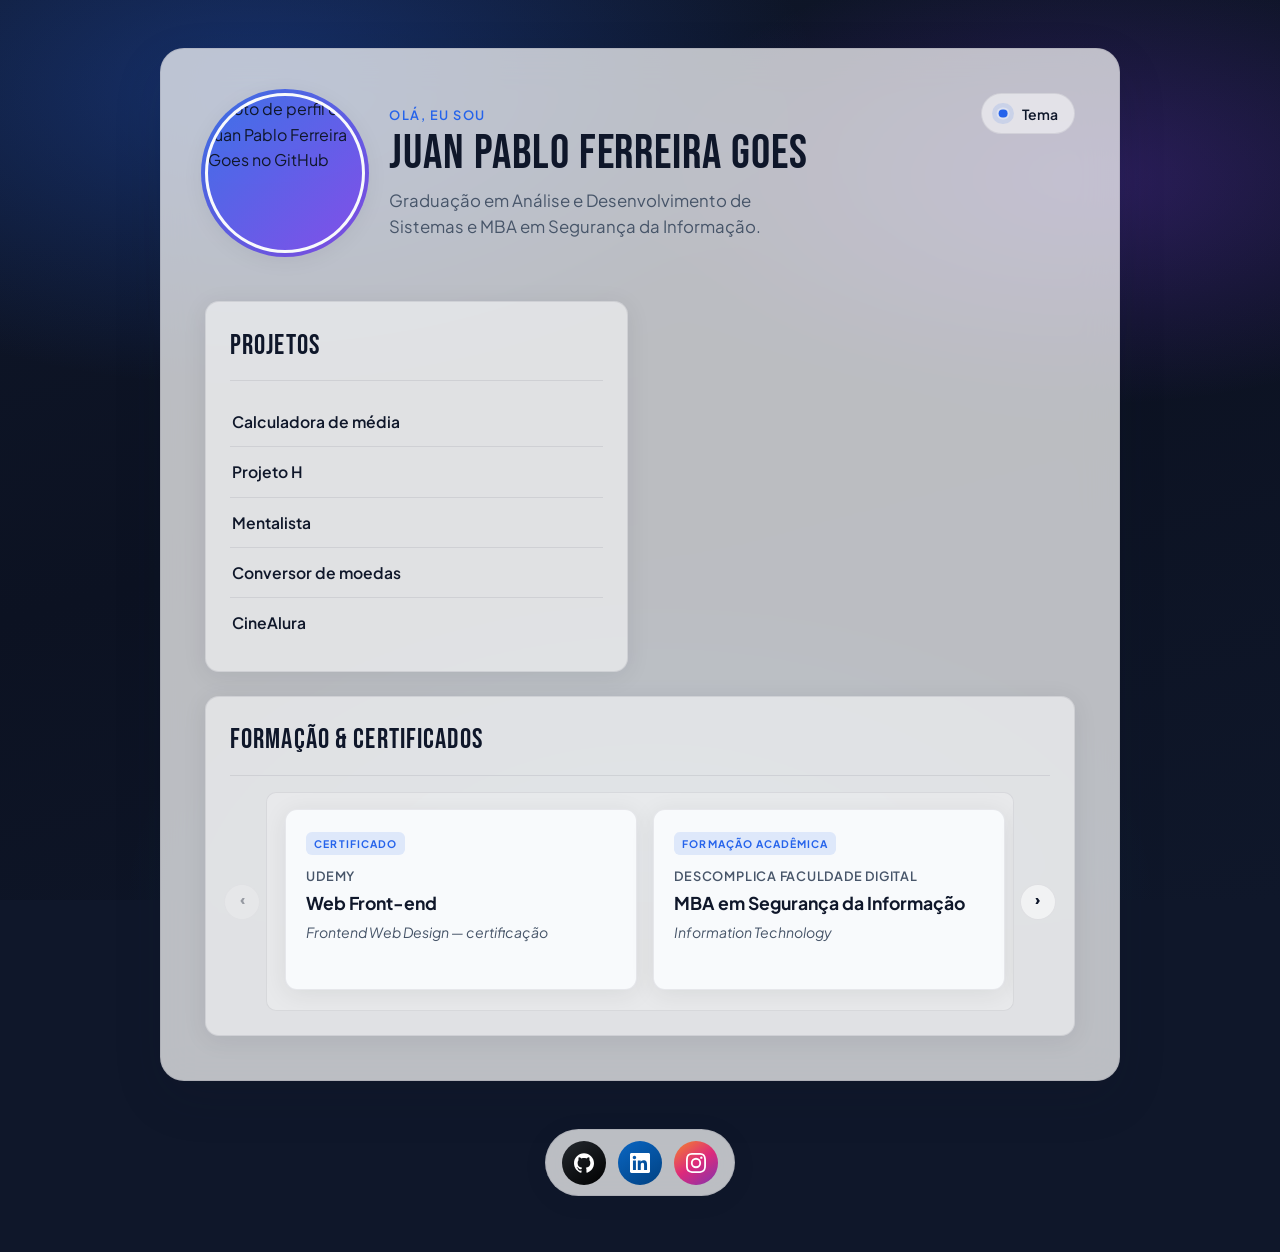
==== commit 017a10da: "Adiciona demos locais: calculadora, mentalista e conversor de moedas" ====
--- a/index.html
+++ b/index.html
@@ -49,16 +49,16 @@
         </div>
         <ul class="projetos-lista">
           <li class="projetos-item">
-            <a href="https://codepen.io/Sr-Goes/full/gORdRee" target="_blank" rel="noopener noreferrer">Calculadora de média</a>
+            <a href="./calculadora-media/index.html">Calculadora de média</a>
           </li>
           <li class="projetos-item">
             <a href="./projeto-h/index.html">Projeto H</a>
           </li>
           <li class="projetos-item">
-            <a href="https://codepen.io/Sr-Goes/full/gORBMBo" target="_blank" rel="noopener noreferrer">Mentalista</a>
+            <a href="./mentalista/index.html">Mentalista</a>
           </li>
           <li class="projetos-item">
-            <a href="https://codepen.io/Sr-Goes/full/zYzJEpM" target="_blank" rel="noopener noreferrer">Conversor de moedas</a>
+            <a href="./conversor-moedas/index.html">Conversor de moedas</a>
           </li>
           <li class="projetos-item">
             <a href="https://codepen.io/Sr-Goes/full/oNwaWja" target="_blank" rel="noopener noreferrer">CineAlura</a>
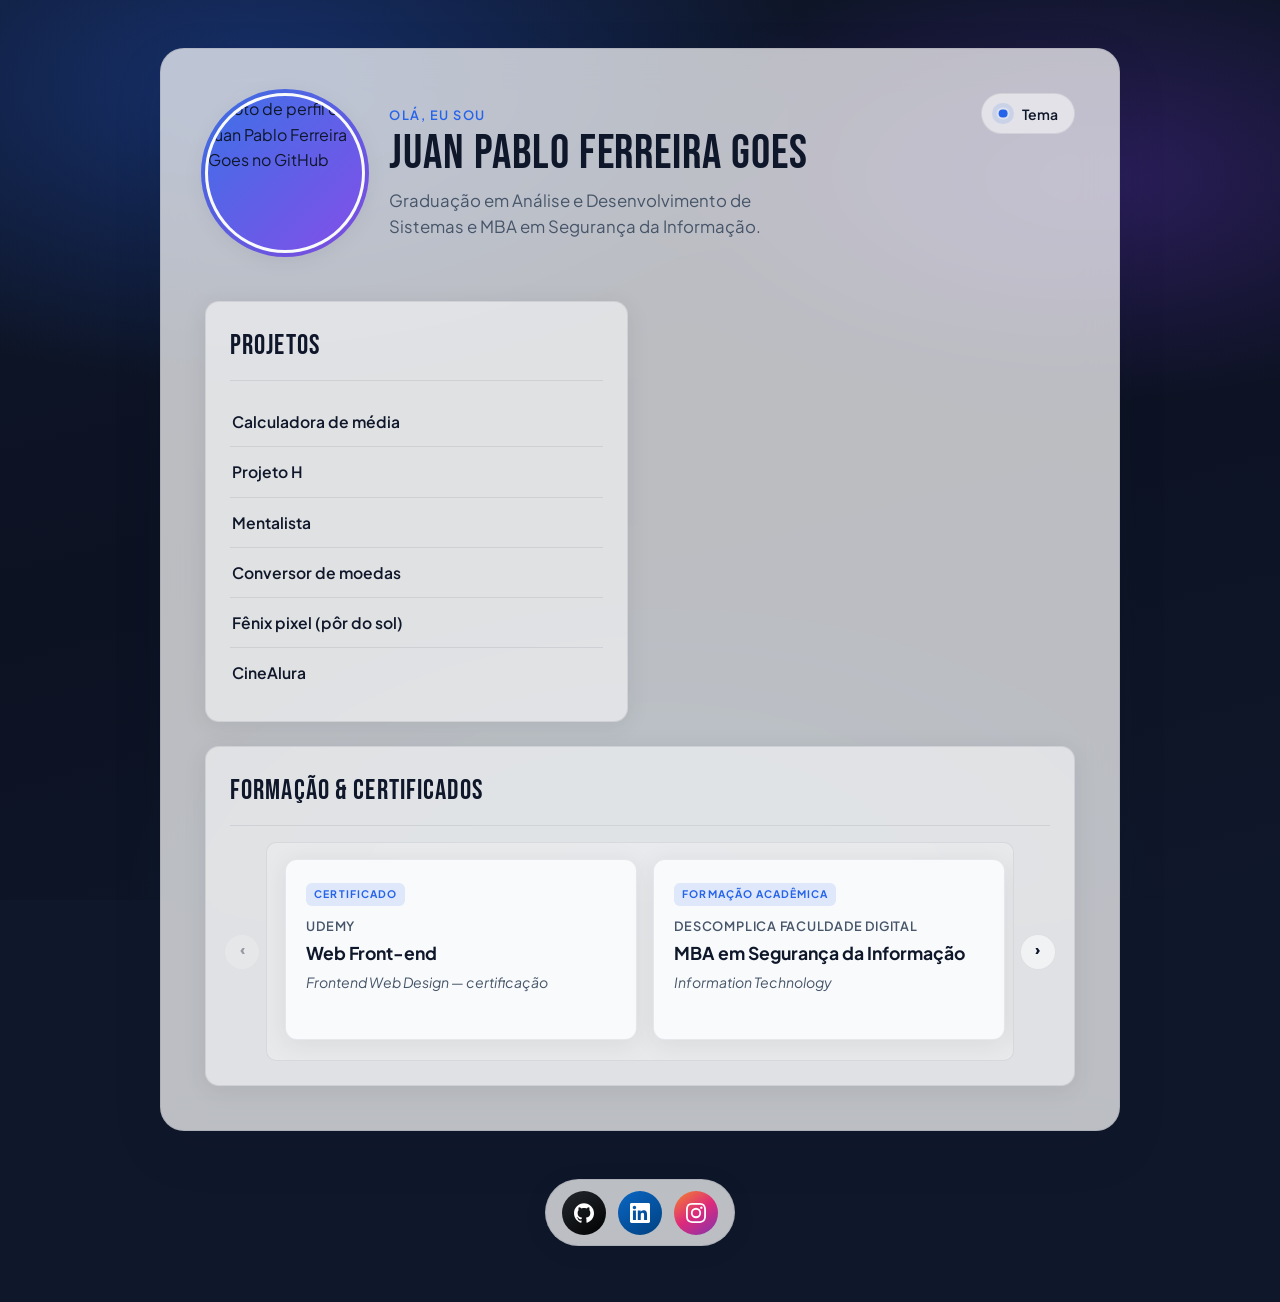
==== commit 195c18bc: "Adiciona projeto Fênix pixel e link no portfólio" ====
--- a/index.html
+++ b/index.html
@@ -59,6 +59,9 @@
           </li>
           <li class="projetos-item">
             <a href="./conversor-moedas/index.html">Conversor de moedas</a>
+          </li>
+          <li class="projetos-item">
+            <a href="./fenix-pixel/index.html">Fênix pixel (pôr do sol)</a>
           </li>
           <li class="projetos-item">
             <a href="https://codepen.io/Sr-Goes/full/oNwaWja" target="_blank" rel="noopener noreferrer">CineAlura</a>
